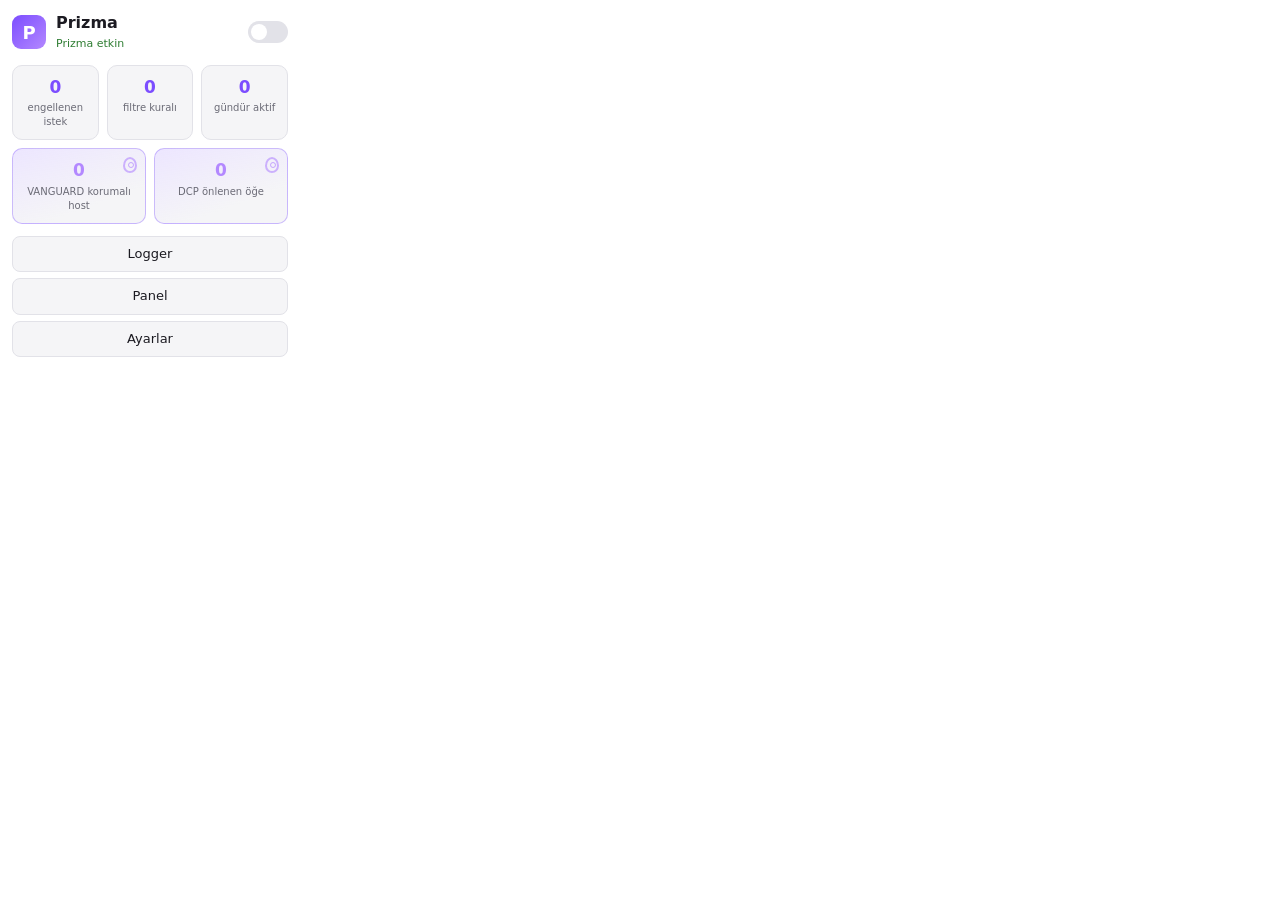
==== extension/popup/popup.html @ ba5e2d52 "Prizma 1.0.0 — VANGUARD DCP™ + WASM filtre motoru - VANGUARD DCP™: DOM prototip seviyesinde reklam ö" ====
<!DOCTYPE html>
<html lang="tr">
<head>
<meta charset="utf-8">
<link rel="stylesheet" href="popup.css">
</head>
<body>
  <header>
    <div class="brand">
      <div class="logo">P</div>
      <div>
        <h1 id="title">Prizma</h1>
        <span id="state" class="state active">Prizma etkin</span>
      </div>
    </div>
    <label class="switch" title="Prizma'yı duraklat">
      <input type="checkbox" id="pauseToggle">
      <span class="slider"></span>
    </label>
  </header>

  <section class="cards">
    <div class="card">
      <div class="card-value" id="blockedTotal">0</div>
      <div class="card-label">engellenen istek</div>
    </div>
    <div class="card">
      <div class="card-value" id="filterCount">0</div>
      <div class="card-label">filtre kuralı</div>
    </div>
    <div class="card">
      <div class="card-value" id="sinceDays">0</div>
      <div class="card-label">gündür aktif</div>
    </div>
  </section>

  <section class="cards vanguard">
    <div class="card shield">
      <div class="card-value" id="guardHosts">0</div>
      <div class="card-label">VANGUARD korumalı host</div>
    </div>
    <div class="card shield">
      <div class="card-value" id="vanguardBlocked">0</div>
      <div class="card-label">DCP önlenen öğe</div>
    </div>
  </section>

  <nav>
    <a href="#" id="btnLogger" class="nav-btn">Logger</a>
    <a href="#" id="btnOptions" class="nav-btn">Panel</a>
    <a href="#" id="btnSettings" class="nav-btn">Ayarlar</a>
  </nav>

  <script src="popup.js"></script>
</body>
</html>
---- extension/popup/popup.css ----
/* Prizma popup — koyu/açık otomatik (Karya DE uyumlu) */
:root {
  --accent: #7c4dff;
  --accent-soft: rgba(124, 77, 255, 0.14);
  --bg: #ffffff;
  --bg-card: #f5f5f7;
  --text: #1c1b22;
  --text-dim: #6b6b76;
  --border: #e2e2e8;
  --danger: #e0393e;
  --ok: #2e7d32;
}
@media (prefers-color-scheme: dark) {
  :root {
    --bg: #232627;
    --bg-card: #2b2f30;
    --text: #f0f0f0;
    --text-dim: #9aa0a6;
    --border: #3a3f41;
    --danger: #ff6b6b;
    --ok: #66bb6a;
    --accent-soft: rgba(124, 77, 255, 0.25);
  }
}

* { box-sizing: border-box; margin: 0; padding: 0; }
body {
  width: 300px;
  background: var(--bg);
  color: var(--text);
  font: 13px/1.4 "Segoe UI", system-ui, -apple-system, sans-serif;
  padding: 12px;
  transition: background .2s, color .2s;
}

header { display: flex; align-items: center; justify-content: space-between; margin-bottom: 12px; }
.brand { display: flex; align-items: center; gap: 10px; }
.logo {
  width: 34px; height: 34px; border-radius: 9px;
  background: linear-gradient(135deg, var(--accent), #b388ff);
  color: #fff; font-weight: 700; font-size: 18px;
  display: flex; align-items: center; justify-content: center;
}
h1 { font-size: 16px; font-weight: 600; }
.state { font-size: 11px; color: var(--text-dim); }
.state.active { color: var(--ok); }
.state.paused { color: var(--danger); }

/* switch */
.switch { position: relative; display: inline-block; width: 40px; height: 22px; }
.switch input { opacity: 0; width: 0; height: 0; }
.slider {
  position: absolute; inset: 0; cursor: pointer;
  background: var(--border); border-radius: 22px; transition: .2s;
}
.slider::before {
  content: ""; position: absolute; width: 16px; height: 16px;
  left: 3px; top: 3px; background: #fff; border-radius: 50%; transition: .2s;
}
.switch input:checked + .slider { background: var(--accent); }
.switch input:checked + .slider::before { transform: translateX(18px); }

.cards { display: grid; grid-template-columns: repeat(3, 1fr); gap: 8px; margin-bottom: 12px; }
.card {
  background: var(--bg-card); border: 1px solid var(--border);
  border-radius: 10px; padding: 10px 6px; text-align: center;
}
.card-value { font-size: 17px; font-weight: 700; color: var(--accent); }
.card-label { font-size: 10px; color: var(--text-dim); margin-top: 2px; }

/* VANGUARD DCP™ kalkan kartları */
.cards.vanguard { grid-template-columns: repeat(2, 1fr); margin-top: -4px; }
.card.shield {
  border-color: rgba(124, 77, 255, 0.35);
  background: linear-gradient(160deg, var(--accent-soft), var(--bg-card) 70%);
  position: relative;
  overflow: hidden;
}
.card.shield::before {
  content: "";
  position: absolute; top: 8px; right: 8px;
  width: 10px; height: 12px;
  border: 2px solid rgba(179, 136, 255, 0.6);
  border-radius: 50% 50% 50% 50% / 55% 55% 45% 45%;
  pointer-events: none;
}
.card.shield::after {
  content: "";
  position: absolute; top: 13px; right: 11px;
  width: 4px; height: 4px;
  border: 1px solid rgba(179, 136, 255, 0.7);
  border-radius: 50%;
  pointer-events: none;
}
.card.shield .card-value { color: #b388ff; }

nav { display: grid; gap: 6px; }
.nav-btn {
  display: block; text-align: center; padding: 8px;
  border-radius: 8px; border: 1px solid var(--border);
  background: var(--bg-card); color: var(--text);
  text-decoration: none; font-weight: 500;
}
.nav-btn:hover { border-color: var(--accent); color: var(--accent); }
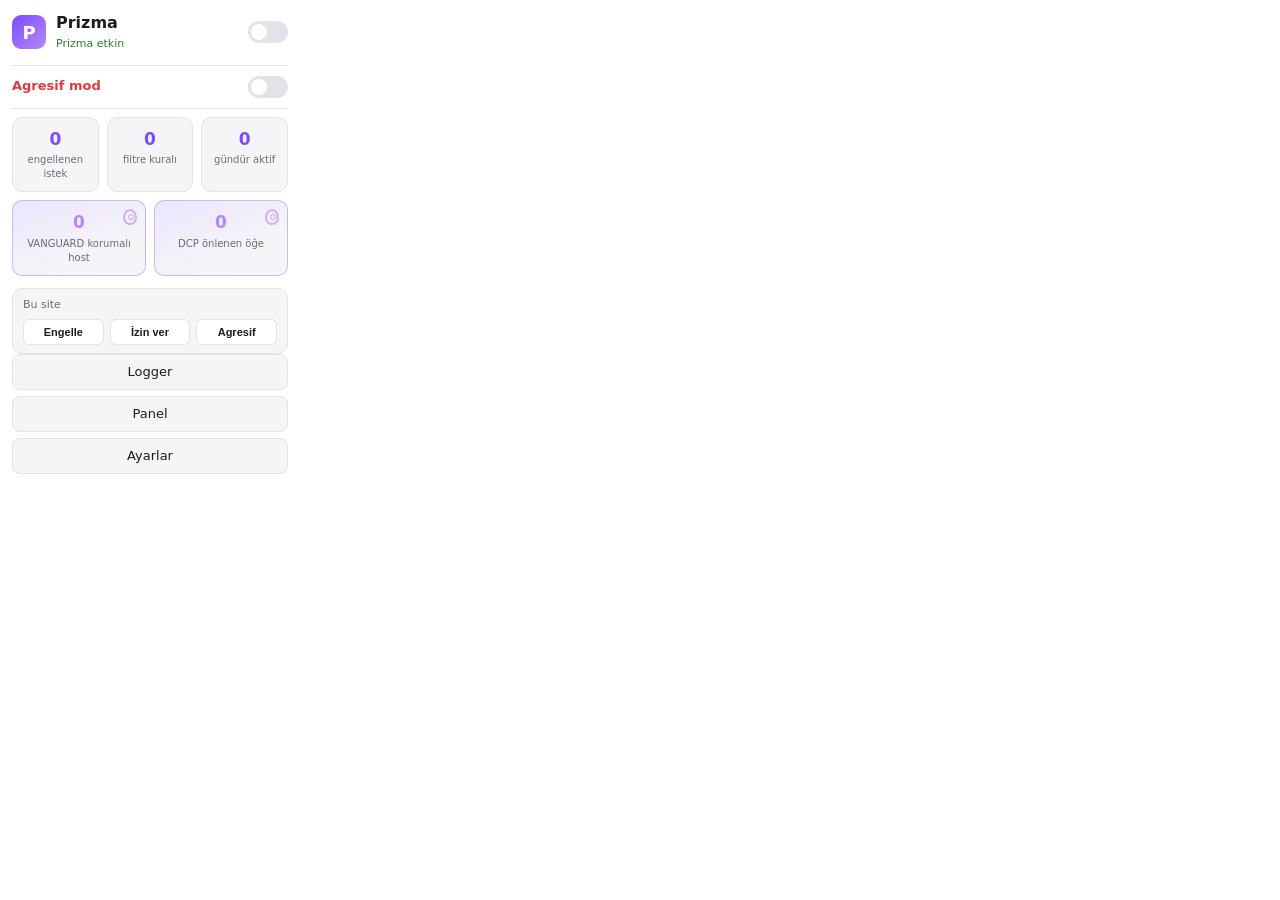
==== commit 1f799c56: "fix: UTF-8 byte-length loadList düzeltmesi, canlı test düzenlemeleri, wasm/güncel listeler" ====
--- a/extension/popup/popup.html
+++ b/extension/popup/popup.html
@@ -18,6 +18,19 @@
       <span class="slider"></span>
     </label>
   </header>
+
+  <div class="agg-row">
+    <label class="agg-label" for="aggressiveToggle" title="Tüm üçüncü taraf script/iframe/font/object isteklerini kurala bakmadan engelle">
+      Agresif mod
+    </label>
+    <label class="switch">
+      <input type="checkbox" id="aggressiveToggle">
+      <span class="slider"></span>
+    </label>
+  </div>
+  <div class="agg-warn" id="aggressiveWarn">
+    ⚠ Dikkat: Agresif modda üçüncü taraf script/iframe/font/object istekleri kurala bakılmadan engellenir. Bazı sitelerde işlevsellik bozulabilir.
+  </div>
 
   <section class="cards">
     <div class="card">
@@ -45,6 +58,15 @@
     </div>
   </section>
 
+  <section class="site">
+    <div class="site-title" id="siteName">Bu site</div>
+    <div class="site-btns" id="siteBtns">
+      <button class="site-btn" data-mode="normal">Engelle</button>
+      <button class="site-btn" data-mode="noop">İzin ver</button>
+      <button class="site-btn" data-mode="block">Agresif</button>
+    </div>
+  </section>
+
   <nav>
     <a href="#" id="btnLogger" class="nav-btn">Logger</a>
     <a href="#" id="btnOptions" class="nav-btn">Panel</a>
--- a/extension/popup/popup.css
+++ b/extension/popup/popup.css
@@ -101,4 +101,52 @@
   background: var(--bg-card); color: var(--text);
   text-decoration: none; font-weight: 500;
 }
-.nav-btn:hover { border-color: var(--accent); color: var(--accent); }+.nav-btn:hover { border-color: var(--accent); color: var(--accent); }
+
+/* FASE 4.2 — per-site kontrol */
+.site {
+  margin-top: 10px; padding: 8px 10px;
+  background: var(--bg-card); border: 1px solid var(--border);
+  border-radius: 10px;
+}
+.site-title {
+  font-size: 11px; color: var(--text-dim); margin-bottom: 6px;
+  white-space: nowrap; overflow: hidden; text-overflow: ellipsis;
+}
+.site-btns { display: grid; grid-template-columns: repeat(3, 1fr); gap: 6px; }
+.site-btn {
+  padding: 6px 4px; font-size: 11px; font-weight: 600;
+  border-radius: 6px; border: 1px solid var(--border);
+  background: var(--bg); color: var(--text); cursor: pointer;
+}
+.site-btn.active { border-color: var(--accent); color: var(--accent); background: var(--accent-soft); }
+.site-btn[data-mode="noop"].active { border-color: #4caf50; color: #4caf50; }
+.site-btn[data-mode="block"].active { border-color: #ff5252; color: #ff5252; background: rgba(255,82,82,0.1); }
+/* Agresif mod satırı */
+.agg-row {
+  display: flex;
+  align-items: center;
+  justify-content: space-between;
+  padding: 10px 0;
+  margin-bottom: 8px;
+  border-top: 1px solid var(--border);
+  border-bottom: 1px solid var(--border);
+}
+.agg-label {
+  font-weight: 600;
+  color: var(--danger);
+  cursor: pointer;
+  user-select: none;
+}
+
+/* Agresif mod uyarısı */
+.agg-warn {
+  display: none;
+  background: var(--danger);
+  color: #fff;
+  font-size: 12px;
+  line-height: 1.45;
+  padding: 8px 10px;
+  border-radius: 8px;
+  margin-bottom: 10px;
+}
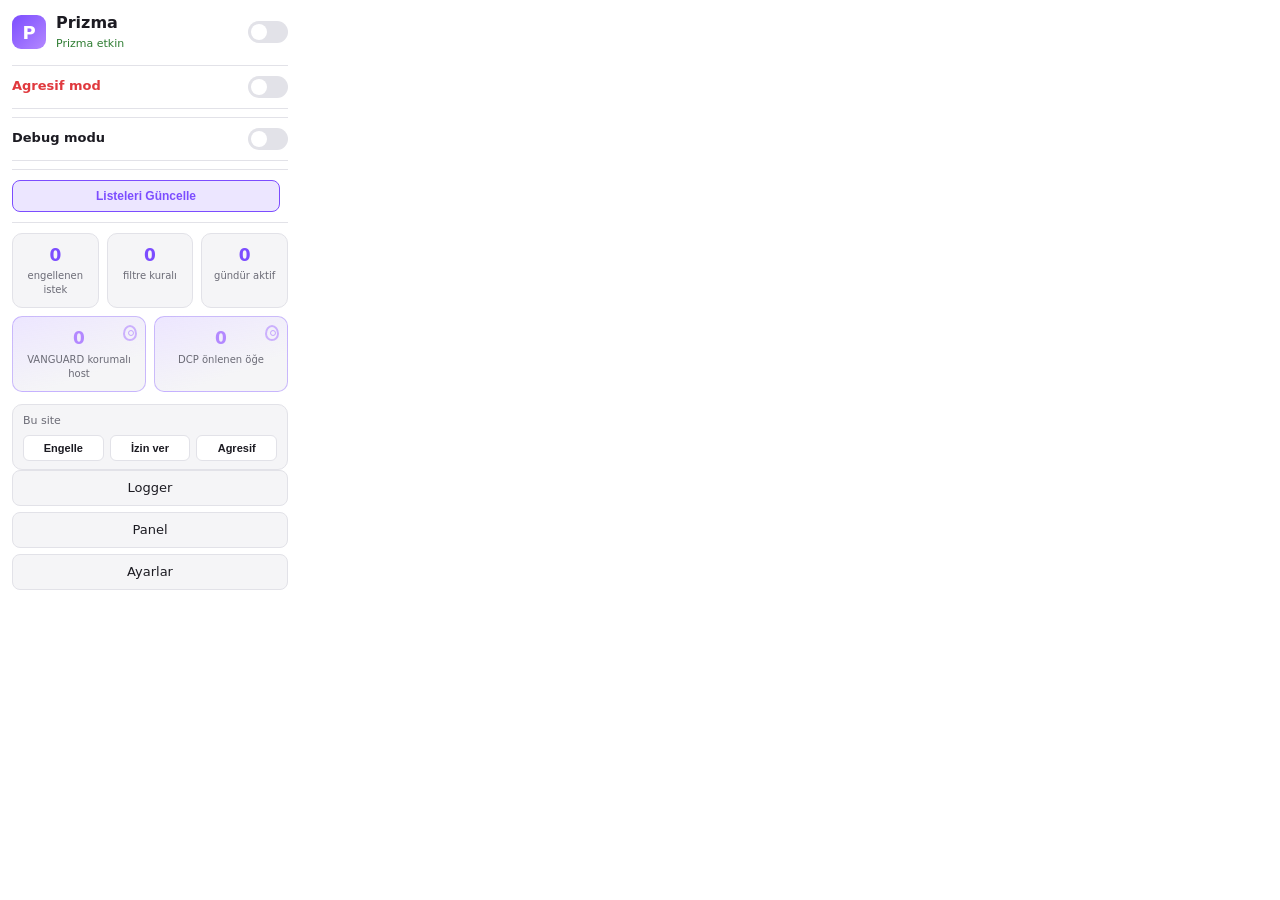
==== commit 7079183d: "Prizma 1.0.0: kritik main_frame third-party bug'ı + performans + README/CHANGELOG B11: main_frame AS" ====
--- a/extension/popup/popup.html
+++ b/extension/popup/popup.html
@@ -30,6 +30,22 @@
   </div>
   <div class="agg-warn" id="aggressiveWarn">
     ⚠ Dikkat: Agresif modda üçüncü taraf script/iframe/font/object istekleri kurala bakılmadan engellenir. Bazı sitelerde işlevsellik bozulabilir.
+  </div>
+
+  <div class="agg-row">
+    <label class="agg-label" for="debugToggle" title="Hangi filtrelerin çalıştığını, hangi isteklerin engellendiğini/geçtiğini detaylı logla">
+      Debug modu
+    </label>
+    <label class="switch">
+      <input type="checkbox" id="debugToggle">
+      <span class="slider"></span>
+    </label>
+  </div>
+  <div class="agg-row update-row">
+    <button class="update-btn" id="btnUpdateLists" title="Tüm filtre listelerini sıfırdan indirip motoru yeniden başlat">
+      Listeleri Güncelle
+    </button>
+    <span class="update-state" id="updateState"></span>
   </div>
 
   <section class="cards">
--- a/extension/popup/popup.css
+++ b/extension/popup/popup.css
@@ -150,3 +150,25 @@
   border-radius: 8px;
   margin-bottom: 10px;
 }
+/* P8 — Debug toggle satırı (agresif satırından ayrı görünüm) */
+#debugToggle + .slider { background: var(--border); }
+.agg-row:has(#debugToggle) .agg-label { color: var(--text); }
+/* P5 — Liste güncelleme butonu */
+.update-row {
+  margin-bottom: 10px;
+}
+.update-btn {
+  flex: 1;
+  padding: 8px 10px;
+  font-size: 12px;
+  font-weight: 600;
+  border-radius: 8px;
+  border: 1px solid var(--accent);
+  background: var(--accent-soft);
+  color: var(--accent);
+  cursor: pointer;
+  transition: opacity 0.15s;
+}
+.update-btn:hover { opacity: 0.85; }
+.update-btn:disabled { opacity: 0.5; cursor: wait; }
+.update-state { font-size: 11px; color: var(--text-dim); margin-left: 8px; white-space: nowrap; }
